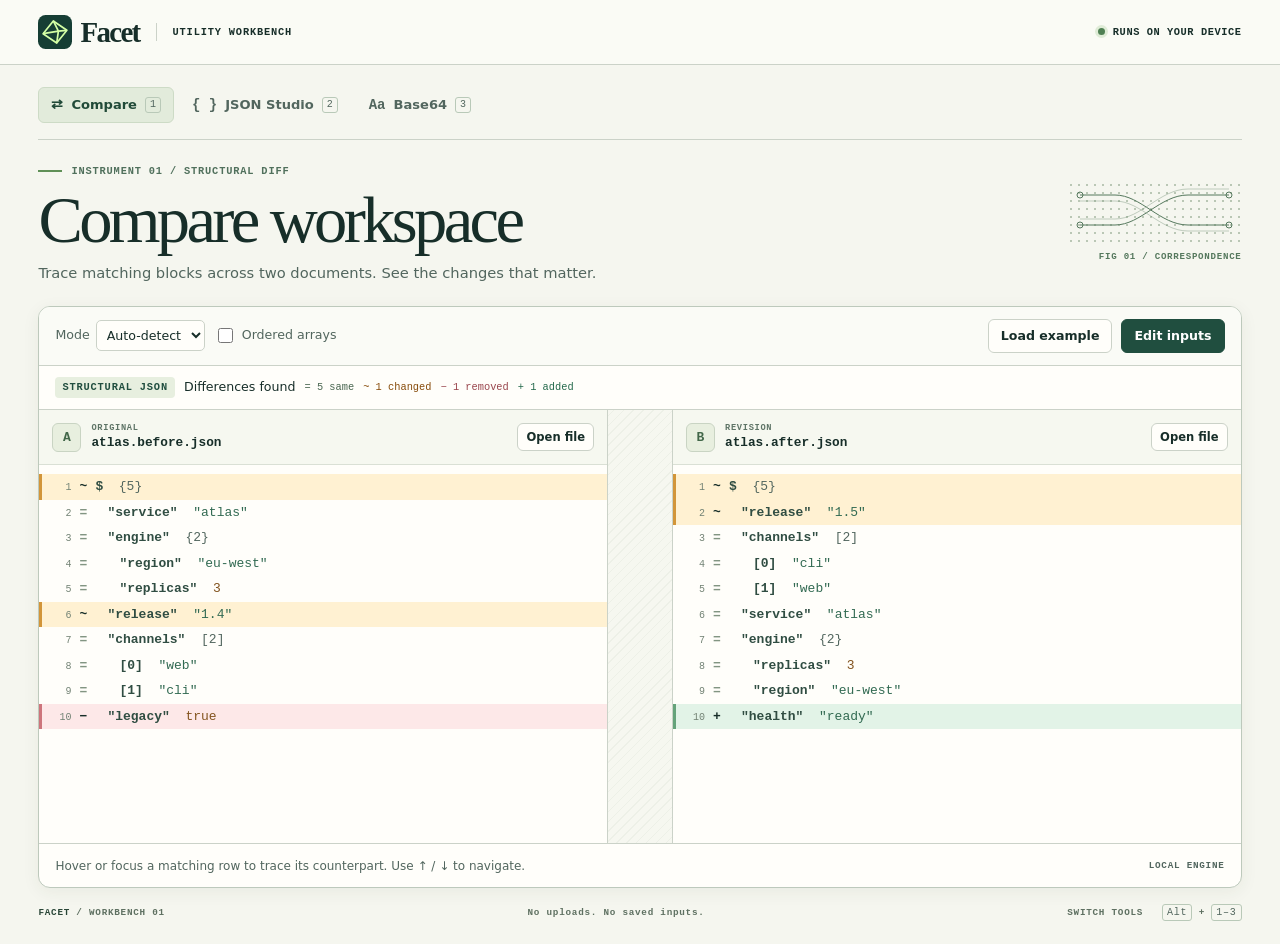
==== index.html @ 0302babd "Launch Facet: an offline-first utility workbench Co-authored-by: Copilot <223556219+Copilot@users.no" ====
<!doctype html>
<html lang="en">
<head>
  <meta charset="utf-8">
  <meta name="viewport" content="width=device-width, initial-scale=1">
  <meta name="color-scheme" content="light">
  <meta name="description" content="A pocket workbench for comparing files, repairing JSON and decoding Base64. No install or uploads.">
  <meta http-equiv="Content-Security-Policy" content="default-src 'none'; script-src 'self'; style-src 'self' 'unsafe-inline'; img-src 'self' data:; connect-src 'none'; object-src 'none'; base-uri 'none'; form-action 'none'">
  <title>Facet — Local utility workbench</title>
  <link rel="icon" href="assets/mark.svg" type="image/svg+xml">
  <link rel="stylesheet" href="assets/style.css">
  <script defer src="assets/json.js"></script>
  <script defer src="assets/diff.js"></script>
  <script defer src="assets/base64.js"></script>
  <script defer src="assets/app.js"></script>
</head>
<body>
  <header class="mast"><div class="mast-inner">
    <a class="brand" href="#compare" aria-label="Facet home"><img src="assets/mark.svg" alt="" width="34" height="34"><b>Facet</b></a>
    <span class="mast-line"></span><span class="wordmark-note">UTILITY WORKBENCH</span>
    <span class="privacy"><i></i> Runs on your device</span>
  </div></header>
  <main class="shell">
    <nav class="toolnav" aria-label="Toolbox">
      <a href="#compare" data-tool="compare"><span class="glyph">⇄</span> Compare <kbd>1</kbd></a>
      <a href="#json" data-tool="json"><span class="glyph">{ }</span> JSON Studio <kbd>2</kbd></a>
      <a href="#base64" data-tool="base64"><span class="glyph">Aa</span> Base64 <kbd>3</kbd></a>
    </nav>
    <div class="hero">
      <div><div class="eyebrow"><span class="rule"></span><span id="kicker"></span></div>
        <h1 id="heading"></h1><p id="subtitle"></p></div>
      <div class="figure" aria-hidden="true"><div class="plot">
        <svg viewBox="0 0 174 58" fill="none"><g stroke="currentColor">
          <path d="M12 14H47C73 14 92 44 120 44H161M12 44H47C73 44 92 14 120 14H161"/>
          <path d="M12 20H47C73 20 92 50 120 50H161M12 38H47C73 38 92 8 120 8H161" opacity=".34"/>
          <circle cx="12" cy="14" r="3"/><circle cx="161" cy="44" r="3"/><circle cx="12" cy="44" r="3"/><circle cx="161" cy="14" r="3"/>
        </g></svg></div><span id="figcaption">FIG 01 / CORRESPONDENCE</span></div>
    </div>
    <section id="compare" class="surface" aria-label="Compare workspace" hidden>
      <div class="commandbar"><div class="controlgroup">
        <label class="inline">Mode <select id="mode"><option value="auto">Auto-detect</option><option value="json">JSON</option><option value="text">Text</option></select></label>
        <label class="check" title="Objects always ignore key order. Enable to compare arrays by index."><input type="checkbox" id="order"> Ordered arrays</label>
      </div><div class="controlgroup"><button id="diff-example">Load example</button><button id="edit" class="primary" aria-expanded="false">Edit inputs</button></div></div>
      <div class="statusline" id="diff-status" role="status"></div>
      <div class="split" id="split">
        <article class="pane" data-side="0">
          <header><span class="tag">A</span><div><small>ORIGINAL</small><strong id="name0">Original</strong></div><button class="file-btn" data-file="0" aria-label="Open original file">Open file</button></header>
          <textarea id="input0" aria-label="Original text" spellcheck="false" placeholder="Paste original text or JSON…" hidden></textarea>
          <div class="rows" id="rows0" aria-label="Original comparison"></div>
        </article>
        <article class="pane" data-side="1">
          <header><span class="tag">B</span><div><small>REVISION</small><strong id="name1">Revision</strong></div><button class="file-btn" data-file="1" aria-label="Open revision file">Open file</button></header>
          <textarea id="input1" aria-label="Revision text" spellcheck="false" placeholder="Paste revised text or JSON…" hidden></textarea>
          <div class="rows" id="rows1" aria-label="Revision comparison"></div>
        </article>
        <svg id="connections" aria-hidden="true"><path id="bridge"></path></svg>
      </div>
      <div class="panel-foot"><span id="hint">Hover or focus a matching row to trace its counterpart.</span><span class="key-hint">LOCAL ENGINE</span></div>
    </section>
    <section id="json" class="surface" aria-label="JSON Studio" hidden>
      <div class="commandbar"><div class="controlgroup">
        <label class="check"><input id="repair" type="checkbox" checked> Auto-repair</label>
        <label class="inline">Indent <select id="indent"><option value="2">2 spaces</option><option value="4">4 spaces</option><option value="0">Compact</option></select></label>
      </div><div class="controlgroup"><button id="json-example">Load example</button><button id="json-file">Open file</button></div></div>
      <div class="statusline" id="json-status" role="status"></div>
      <div class="duo">
        <article class="pane"><header><span class="tag">{ }</span><div><small>INPUT</small><strong>Source document</strong></div></header>
          <textarea id="json-input" aria-label="JSON source" spellcheck="false" placeholder="Paste JSON or a slightly imperfect document…"></textarea></article>
        <article class="pane"><header><div class="segments" aria-label="Output view"><button data-view="tree">Tree</button><button data-view="text">Text</button></div>
          <button id="pop" class="file-btn" aria-label="Open expanded JSON output">Expand view ↗</button></header>
          <div id="json-output" class="output"></div></article>
      </div>
      <div class="panel-foot"><span class="controlgroup"><button id="fold">Collapse all</button><button id="unfold">Expand all</button></span><span class="controlgroup"><button id="copy-json">Copy JSON</button><button id="save-json">Save JSON</button></span></div>
    </section>
    <section id="base64" class="surface" aria-label="Base64 decoder" hidden>
      <div class="commandbar"><span class="eyebrow">BASE64 / BASE64URL → TEXT</span><span class="controlgroup"><button id="b64-example">Load example</button><button id="b64-file">Open file</button></span></div>
      <div class="statusline" id="b64-status" role="status"></div>
      <div class="duo">
        <article class="pane"><header><span class="tag">64</span><div><small>INPUT</small><strong>Encoded data</strong></div></header><textarea id="b64-input" aria-label="Base64 input" spellcheck="false" placeholder="Paste Base64, Base64URL or a Base64 data URL…"></textarea></article>
        <article class="pane"><header><span class="tag">Aa</span><div><small>OUTPUT</small><strong>Readable text</strong></div></header><pre id="b64-output" class="output"></pre></article>
      </div>
      <div class="panel-foot"><span>UTF-8 and BOM-marked UTF-16 supported.</span><span class="controlgroup"><button id="copy-b64">Copy text</button><button id="to-json">Open in JSON Studio →</button></span></div>
    </section>
    <noscript>Enable JavaScript to run the local workbench.</noscript>
    <footer><span><b>FACET</b> / WORKBENCH 01</span><span>No uploads. No saved inputs.</span><span>SWITCH TOOLS &nbsp; <kbd>Alt</kbd> + <kbd>1–3</kbd></span></footer>
  </main>
  <input type="file" id="picker" hidden>
  <dialog id="viewer" aria-labelledby="viewer-title"><header><h2 id="viewer-title">JSON output</h2><button id="close">Close</button></header><div id="viewer-body"></div></dialog>
  <div id="toast" role="status"></div>
</body>
</html>
---- assets/style.css ----
:root{--ink:#172e29;--muted:#52665e;--paper:#f5f6ef;--surface:#fffefa;--line:#cbd2c8;--green:#204e3f;--lime:#d8f6aa;--mono:ui-monospace,Consolas,"Liberation Mono",monospace;font:15px/1.5 system-ui,-apple-system,"Segoe UI",sans-serif;color:var(--ink);background:var(--paper)}
*{box-sizing:border-box}[hidden]{display:none!important}body{margin:0}button,select,textarea,input{font:inherit}button,select{cursor:pointer}button,select,.toolnav a{touch-action:manipulation}button{border:1px solid var(--line);border-radius:6px;color:var(--ink);background:var(--surface);padding:7px 12px;font-size:.84rem;font-weight:600;line-height:1.45}button:hover,select:hover{border-color:#738b7c;background:#f3f6eb}button:disabled{opacity:.42;cursor:not-allowed}button.primary{background:var(--green);border-color:var(--green);color:white}button.primary:hover{background:#173c30}button:focus-visible,a:focus-visible,select:focus-visible,input:focus-visible,summary:focus-visible,.row:focus-visible{outline:2px solid #347250;outline-offset:2px}
.mast{border-bottom:1px solid var(--line);background:#fafbf5}.mast-inner,.shell{width:min(1240px,94%);margin:auto}.mast-inner{height:64px;display:flex;align-items:center;gap:16px}.brand{display:flex;align-items:center;gap:8px;color:var(--ink);text-decoration:none}.brand b{font:700 29px/1 Georgia,serif;letter-spacing:-1.7px}.mast-line{height:18px;border-left:1px solid var(--line)}.wordmark-note,.privacy,.eyebrow,.figure span,small,.key-hint,footer,.metric,.state{font:600 .69rem/1.45 var(--mono);letter-spacing:.08em}.privacy{margin-left:auto;display:flex;align-items:center;gap:8px;text-transform:uppercase;letter-spacing:.055em}.privacy i{border-radius:50%;width:7px;height:7px;background:#4f8053;box-shadow:0 0 0 3px #dfecd7}.shell{padding-top:22px}
.toolnav{display:flex;gap:5px;border-bottom:1px solid var(--line);padding-bottom:16px}.toolnav a{display:flex;align-items:center;gap:8px;padding:7px 12px;font-size:.87rem;font-weight:600;border-radius:6px;text-decoration:none;color:var(--muted);border:1px solid transparent}.toolnav a:hover{background:#eaeee4}.toolnav a[aria-current=page]{background:#e2ebdb;border-color:#cddbc6;color:#214a38}.glyph{font:700 14px var(--mono)}kbd{font:10px/1 var(--mono);border:1px solid #b9c9b8;padding:2px 4px;border-radius:3px;color:var(--muted)}
.hero{display:flex;justify-content:space-between;align-items:center;gap:18px;padding:24px 0 22px}.eyebrow{display:flex;align-items:center;gap:9px;color:#50705c}.rule{width:24px;height:2px;background:#609057}h1{font:normal clamp(38px,5.2vw,72px)/1.07 Georgia,"Times New Roman",serif;letter-spacing:-.055em;margin:5px 0 7px}.hero p{margin:0;color:var(--muted);font-size:.98rem}.figure{text-align:right;color:#55785d;min-width:175px}.plot{height:62px;background-image:radial-gradient(#bac7b5 .8px,transparent .8px);background-size:8px 8px}.plot svg{width:174px;height:58px}.figure span{font-size:.61rem}
.surface{background:var(--surface);border:1px solid #bdc9bc;border-radius:12px;box-shadow:0 4px 17px #343f2510;overflow:hidden}.commandbar,.panel-foot,.controlgroup,.pane header,.statusline,dialog header{display:flex;align-items:center}.commandbar,.panel-foot{justify-content:space-between;gap:12px;padding:12px 16px}.commandbar{background:#fafbf6;border-bottom:1px solid var(--line)}.controlgroup,.statusline{gap:9px;flex-wrap:wrap}.check,.inline{display:inline-flex;align-items:center;gap:6px;color:var(--muted);font-size:.84rem}.check{cursor:pointer}.check input{accent-color:var(--green);width:15px;height:15px}.inline select{color:var(--ink);border:1px solid var(--line);border-radius:5px;background:#fffefa;padding:6px;font-size:.84rem}
.statusline{min-height:44px;padding:8px 16px;border-bottom:1px solid var(--line);font-size:.84rem}.state{color:var(--green);background:#e7efdf;border-radius:4px;padding:3px 7px;text-transform:uppercase}.statusline.error{color:#892f38;background:#fff2ef}.metric{letter-spacing:0;font-weight:500;display:inline-flex;align-items:center;gap:4px}.metric:first-of-type{margin-left:5px}.metric.same{color:#48654f}.metric.changed{color:#874b0a}.metric.removed{color:#99454c}.metric.added{color:#24694b}
.split,.duo{display:grid;grid-template-columns:minmax(0,1fr) minmax(0,1fr);gap:clamp(16px,5vw,76px);position:relative;background:repeating-linear-gradient(135deg,#edf0e7 0 1px,#f6f7f0 1px 7px)}.duo{gap:1px;background:var(--line)}.pane{min-width:0;background:var(--surface);position:relative}.split .pane:first-child{border-right:1px solid var(--line)}.split .pane:nth-child(2){border-left:1px solid var(--line)}.pane header{min-height:55px;gap:10px;padding:8px 13px;border-bottom:1px solid #dae0d5;background:#f6f8f0}.pane header div{min-width:0}.tag{display:grid;place-items:center;flex:none;width:29px;height:29px;border:1px solid #c9d4c3;border-radius:6px;background:#e8efdf;color:#426749;font:600 13px var(--mono)}small{display:block;color:#5e7466;font-size:.58rem}.pane header strong{display:block;font:600 .85rem/1.4 var(--mono);overflow:hidden;text-overflow:ellipsis;white-space:nowrap}.file-btn{margin-left:auto;white-space:nowrap;font-size:.77rem;padding:5px 8px}
.rows,.output,.pane textarea{height:clamp(285px,42vh,490px);overflow:auto;scrollbar-color:#b9c8b7 transparent}.rows{padding:9px 0}.row{display:grid;grid-template-columns:24px 16px minmax(0,1fr);align-items:baseline;gap:4px;padding:3px 10px 3px 5px;border-left:3px solid transparent;min-height:25px;font:13px/1.5 var(--mono);position:relative}.lineno{font-size:10px;text-align:right;color:#738375;user-select:none}.sign{text-align:center;font-weight:700}.row.same .sign{color:#829582}.row.changed{background:#fff1d2;border-color:#d29539}.row.removed{background:#fde8e8;border-color:#cd757c}.row.added{background:#e2f3e7;border-color:#65a37a}.row.linked{background:#d9f4ad;box-shadow:inset 0 0 0 1px #8cae62}.row-body,pre,.tree{overflow-wrap:anywhere;white-space:pre-wrap;tab-size:2}.row-body{padding-left:min(calc(var(--depth,0)*12px),24%)}.field{font-weight:600;color:#304d42}.string{color:#326a52}.number,.boolean,.null{color:#83541f}.node-count,.empty{color:var(--muted)}.empty{padding:15px;font-size:.88rem}.row:focus-visible{outline-offset:-2px}.split svg{position:absolute;inset:0;width:100%;height:100%;pointer-events:none;overflow:hidden}.split svg path{fill:#8bbf4c;fill-opacity:.35;stroke:#77a54b;stroke-width:1}
.panel-foot{min-height:44px;border-top:1px solid var(--line);font-size:.8rem;color:var(--muted)}.key-hint{white-space:nowrap;font-size:.62rem}.pane textarea{display:block;width:100%;resize:vertical;min-height:200px;background:#fffefa;border:0;padding:16px;font:14px/1.65 var(--mono);color:var(--ink);outline-offset:-3px}.pane textarea:focus{outline:2px solid #739776}.output,#viewer-body{padding:14px 16px;font:13px/1.65 var(--mono);margin:0}.output pre,#viewer-body pre{margin:0;font:inherit}.segments{display:inline-flex;border:1px solid var(--line);border-radius:6px;padding:2px;background:#f1f3eb}.segments button{border:0;background:none;padding:4px 11px}.segments button[aria-pressed=true]{background:var(--green);color:white}.tree details{margin-left:14px}.tree>details{margin-left:0}.tree summary{cursor:pointer}.tree .leaf{margin-left:16px}.tree summary:hover{background:#eff6e5}dialog{border:1px solid #9cad99;border-radius:12px;width:min(940px,92vw);padding:0;background:var(--surface);color:var(--ink);box-shadow:0 18px 90px #1e322b3a}dialog::backdrop{background:#142c2580}dialog header{justify-content:space-between;padding:11px 17px;background:#eff3e8;border-bottom:1px solid var(--line)}dialog h2{margin:0;font:normal 26px Georgia,serif}#viewer-body{height:67vh;overflow:auto}#toast:not(:empty){position:fixed;bottom:20px;left:50%;transform:translateX(-50%);background:var(--ink);color:white;border-radius:5px;padding:8px 14px;font-size:.85rem;z-index:5}
footer{display:flex;justify-content:space-between;color:#5e7061;font-size:.62rem;gap:10px;align-items:center;padding:18px 0 24px}footer b{color:#294637}
@media(max-width:720px){.hero{padding:17px 0}.figure,.wordmark-note,.mast-line,footer span:last-child,.key-hint{display:none}.mast-inner{height:50px}.shell{width:96%;padding-top:12px}.toolnav{padding-bottom:11px}.toolnav a{padding:6px 9px}.commandbar{align-items:flex-start;flex-wrap:wrap}.split{gap:13px}.row{grid-template-columns:12px minmax(0,1fr);padding-left:0;padding-right:3px;font-size:12px}.lineno{display:none}.pane header{padding:7px;gap:5px;flex-wrap:wrap}.pane header .tag{display:none}.row-body{padding-left:min(calc(var(--depth,0)*6px),15%)}.panel-foot,.commandbar,.statusline{padding:9px}.duo{grid-template-columns:1fr}.duo .pane textarea,.duo .output{height:225px}.toolnav kbd{display:none}.privacy{font-size:.59rem}.panel-foot{flex-wrap:wrap}}
@media(prefers-reduced-motion:no-preference){.toolnav a,button{transition:background .12s,border-color .12s}}
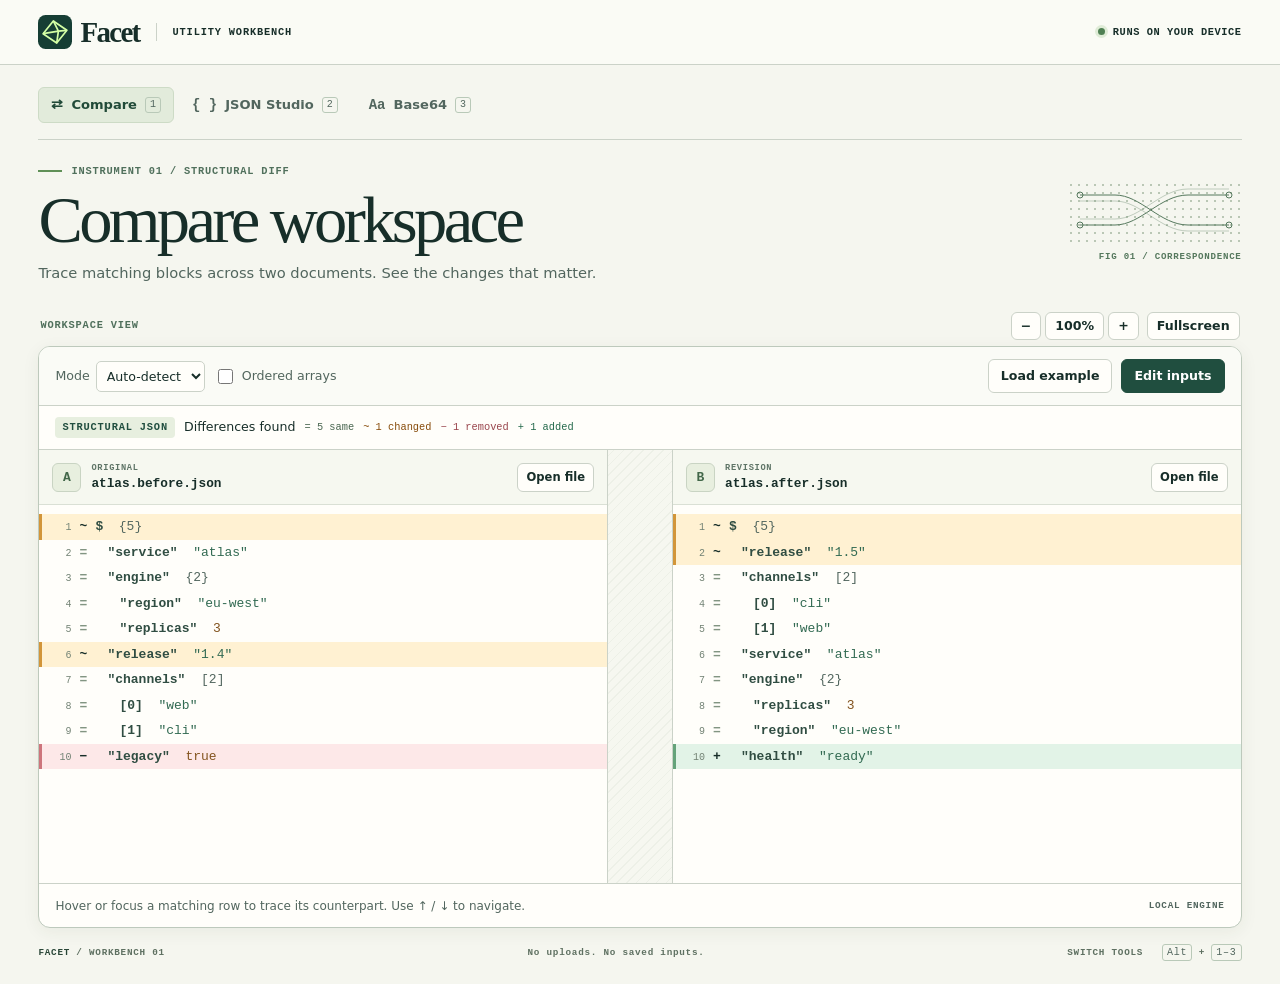
==== commit 2cf211ff: "Unpack embedded JSON and add zoom and fullscreen controls Co-authored-by: Copilot <223556219+Copilot" ====
--- a/index.html
+++ b/index.html
@@ -36,6 +36,8 @@
           <circle cx="12" cy="14" r="3"/><circle cx="161" cy="44" r="3"/><circle cx="12" cy="44" r="3"/><circle cx="161" cy="14" r="3"/>
         </g></svg></div><span id="figcaption">FIG 01 / CORRESPONDENCE</span></div>
     </div>
+    <div id="workspace" class="view-host">
+    <div class="displaybar"><span class="eyebrow">WORKSPACE VIEW</span><div class="display-tools" role="group" aria-label="Workspace display"></div></div>
     <section id="compare" class="surface" aria-label="Compare workspace" hidden>
       <div class="commandbar"><div class="controlgroup">
         <label class="inline">Mode <select id="mode"><option value="auto">Auto-detect</option><option value="json">JSON</option><option value="text">Text</option></select></label>
@@ -60,6 +62,7 @@
     <section id="json" class="surface" aria-label="JSON Studio" hidden>
       <div class="commandbar"><div class="controlgroup">
         <label class="check"><input id="repair" type="checkbox" checked> Auto-repair</label>
+        <label class="check" title="Turn strings containing complete JSON objects or arrays into structures in the output only"><input id="unpack" type="checkbox" checked> Unpack JSON strings</label>
         <label class="inline">Indent <select id="indent"><option value="2">2 spaces</option><option value="4">4 spaces</option><option value="0">Compact</option></select></label>
       </div><div class="controlgroup"><button id="json-example">Load example</button><button id="json-file">Open file</button></div></div>
       <div class="statusline" id="json-status" role="status"></div>
@@ -81,11 +84,21 @@
       </div>
       <div class="panel-foot"><span>UTF-8 and BOM-marked UTF-16 supported.</span><span class="controlgroup"><button id="copy-b64">Copy text</button><button id="to-json">Open in JSON Studio →</button></span></div>
     </section>
+    <dialog id="viewer" aria-labelledby="viewer-title"><div id="viewer-panel" class="view-host">
+      <header><h2 id="viewer-title">JSON output</h2><div class="display-tools" role="group" aria-label="Output display"></div><button id="close">Close</button></header>
+      <div id="viewer-body"></div>
+    </div></dialog>
+    </div>
     <noscript>Enable JavaScript to run the local workbench.</noscript>
     <footer><span><b>FACET</b> / WORKBENCH 01</span><span>No uploads. No saved inputs.</span><span>SWITCH TOOLS &nbsp; <kbd>Alt</kbd> + <kbd>1–3</kbd></span></footer>
   </main>
   <input type="file" id="picker" hidden>
-  <dialog id="viewer" aria-labelledby="viewer-title"><header><h2 id="viewer-title">JSON output</h2><button id="close">Close</button></header><div id="viewer-body"></div></dialog>
+  <template id="display-controls">
+    <button data-zoom="-25" aria-label="Zoom out">−</button>
+    <button data-zoom="0" aria-label="Reset content zoom" title="Reset to 100%">100%</button>
+    <button data-zoom="25" aria-label="Zoom in">+</button>
+    <button data-full aria-pressed="false">Fullscreen</button>
+  </template>
   <div id="toast" role="status"></div>
 </body>
 </html>
--- a/assets/style.css
+++ b/assets/style.css
@@ -11,3 +11,15 @@
 footer{display:flex;justify-content:space-between;color:#5e7061;font-size:.62rem;gap:10px;align-items:center;padding:18px 0 24px}footer b{color:#294637}
 @media(max-width:720px){.hero{padding:17px 0}.figure,.wordmark-note,.mast-line,footer span:last-child,.key-hint{display:none}.mast-inner{height:50px}.shell{width:96%;padding-top:12px}.toolnav{padding-bottom:11px}.toolnav a{padding:6px 9px}.commandbar{align-items:flex-start;flex-wrap:wrap}.split{gap:13px}.row{grid-template-columns:12px minmax(0,1fr);padding-left:0;padding-right:3px;font-size:12px}.lineno{display:none}.pane header{padding:7px;gap:5px;flex-wrap:wrap}.pane header .tag{display:none}.row-body{padding-left:min(calc(var(--depth,0)*6px),15%)}.panel-foot,.commandbar,.statusline{padding:9px}.duo{grid-template-columns:1fr}.duo .pane textarea,.duo .output{height:225px}.toolnav kbd{display:none}.privacy{font-size:.59rem}.panel-foot{flex-wrap:wrap}}
 @media(prefers-reduced-motion:no-preference){.toolnav a,button{transition:background .12s,border-color .12s}}
+.displaybar,.display-tools{display:flex;align-items:center;gap:4px}.displaybar{justify-content:space-between;padding:6px 2px}.display-tools button{padding:4px 9px}.display-tools [data-zoom="0"]{font-variant-numeric:tabular-nums;min-width:4em}.display-tools [data-full]{margin-left:4px}
+.row,.output,#viewer-body{font-size:calc(13px * var(--content-scale,1))}.pane textarea{font-size:calc(14px * var(--content-scale,1))}.lineno{font-size:calc(10px * var(--content-scale,1))}
+.view-host:is(:fullscreen,.tab-full){display:flex;flex-direction:column;background:var(--paper);width:100%;height:100%;padding:8px;overflow:auto;box-sizing:border-box}
+.view-host.tab-full{position:fixed;inset:0;z-index:4}body:has(.tab-full){overflow:hidden}
+body:has(#workspace.tab-full) :is(.mast,.toolnav,.hero,footer){display:none}
+#workspace:is(:fullscreen,.tab-full) .surface:not([hidden]){display:flex;flex:1;flex-direction:column;min-height:320px}
+#workspace:is(:fullscreen,.tab-full) :is(.split,.duo){flex:1;min-height:0}
+#workspace:is(:fullscreen,.tab-full) .pane{display:flex;flex-direction:column;min-height:0}
+#workspace:is(:fullscreen,.tab-full) .pane :is(.rows,.output,textarea),#viewer-panel:is(:fullscreen,.tab-full) #viewer-body{flex:1;min-height:0;height:0;resize:none}
+#viewer:has(.tab-full){position:fixed;inset:0;margin:0;width:100%;height:100%;max-width:none;max-height:none;border:0;border-radius:0}
+#viewer header{flex-wrap:wrap;gap:6px}#viewer header .display-tools{margin-left:auto}
+@media(max-width:720px){.row{font-size:calc(12px * var(--content-scale,1))}#workspace:is(:fullscreen,.tab-full) .duo{grid-template-rows:repeat(2,minmax(0,1fr))}}
